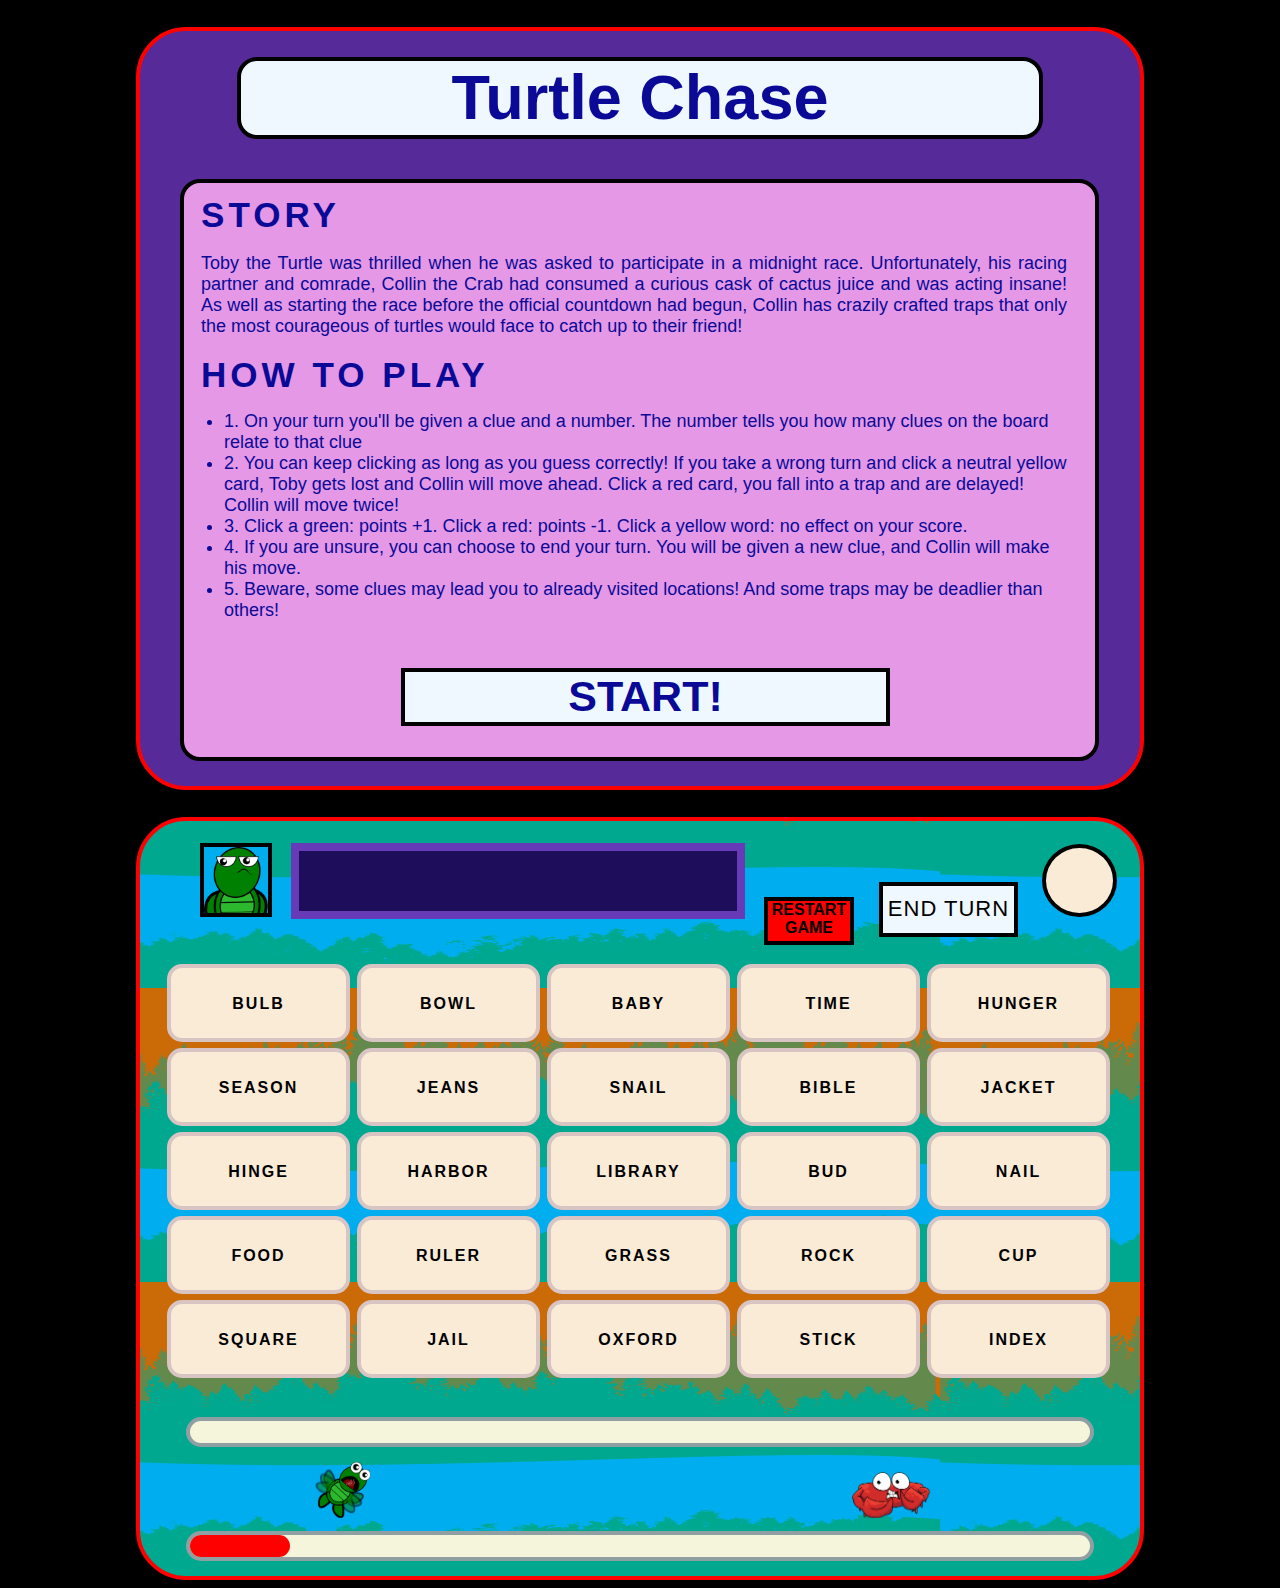
==== html/index.html @ be977433 "Css further levels. No js yet" ====
<!DOCTYPE html>
<html>
<head>
	<title>Turtle Chase </title>
	<link rel="stylesheet" type="text/css" href="../css/style.css">
	<link rel="stylesheet" type="text/css" href="../css/style2.css">
	<link rel="stylesheet" type="text/css" href="../css/style3.css">
	<link rel="stylesheet" type="text/css" href="../css/style4.css">
	<link rel="stylesheet" type="text/css" href="../css/styledeath.css">
	<link rel="stylesheet" type="text/css" href="../css/stylewin.css">
	<link rel="stylesheet" type="text/css" href="../css/animate.css">
	<script src="https://cdnjs.cloudflare.com/ajax/libs/jquery/3.2.1/jquery.min.js"></script>
</head>
<body>


<!-- INTRO -->
<div id="instcont">
	<div id="title">Turtle Chase</div>
	<div id="inst">
		<div class="htp">
			<h3>STORY</h3>
		</div>
			<p>Toby the Turtle was thrilled when he was asked to participate in a midnight race. Unfortunately, his racing partner and comrade, Collin the Crab had consumed a curious cask of cactus juice and was acting insane! As well as starting the race before the official countdown had begun, Collin has crazily crafted traps that only the most courageous of turtles would face to catch up to their friend!</p>
		<div class="htp">
			<h3>HOW TO PLAY</h3>
		</div>	
		<ul>
			<li>1. On your turn you'll be given a clue and a number. The number tells you how many clues on the board relate to that clue</li>
			<li>2. You can keep clicking as long as you guess correctly! If you take a wrong turn and click a neutral yellow card, Toby gets lost and Collin will move ahead. Click a red card, you fall into a trap and are delayed! Collin will move twice!</li>
			<li>3. Click a green: points +1. Click a red: points -1. Click a yellow word: no effect on your score.</li>
			<li>4. If you are unsure, you can choose to end your turn. You will be given a new clue, and Collin will make his move.</li>
			<li>5. Beware, some clues may lead you to already visited locations! And some traps may be deadlier than others!</li>
		</ul> 	
		<div id="startgame">START!</div>
	</div>
</div>
<!-- END OF INTRO -->




<!-- LEVEL ONE -->
<div id="levelone" class="page">
	<div id="token"></div>
	<div id="clue"></div>
	<div id="clear">RESTART GAME</div>
	<div id="endturn">END TURN</div>
	<div id="score"></div>
	<div id="board">	
		<div id="c1" class="button1 correct">FLUTE</div>
		<div id="c2" class="button1 correct">FRAME</div>
		<div id="c3" class="button1 correct">CLOCK</div>
		<div id="n1" class="button1 neutral">CARROT</div>
		<div id="i1" class="button1 incorrect">MOUSE</div>
		<div id="c4" class="button1 correct">GARDEN</div>
		<div id="c5" class="button1 correct">GLOW</div>
		<div id="c6" class="button1 correct">CHINA</div>
		<div id="n2" class="button1 neutral">DISH</div>
		<div id="n3" class="button1 neutral">CORAL</div>
		<div id="d1" class="button1 death">BEAR</div>
		<div id="i2" class="button1 incorrect">ROOT</div>
		<div id="i3" class="button1 incorrect">AIR</div>
		<div id="i4" class="button1 incorrect">BELT</div>
		<div id="i5" class="button1 incorrect">REEF</div>
		<div id="c7" class="button1 correct">BAG</div>
		<div id="c8" class="button1 correct">DOG</div>
		<div id="n4" class="button1 neutral">JET</div>
		<div id="i6" class="button1 incorrect">SAND</div>
		<div id="c9" class="button1 correct">CASH</div>
		<div id="i7" class="button1 incorrect">BALL</div>
		<div id="n5" class="button1 neutral">ENVELOPE</div>
		<div id="n6" class="button1 neutral">TOAST</div>
		<div id="i8" class="button1 incorrect">NEW YORK</div>
		<div id="n7" class="button1 neutral">TABLET</div>
	</div>
	<div id="mbprog" class="mbprog">
		<div id="prog" class="prog"></div>
	</div>
	<div id="chasecont">
		<div id="turt" class="animated bounce"></div>
		<div id="crab" class="animated bounce"></div>
	</div>
	<div id="mbcomprog" class="mbcomprog">
		<div id="comprog" class="comprog"></div>
	</div>
</div>
<!-- END OF LEVEL ONE -->




<!-- LEVEL TWO -->
<div id="leveltwo" class="page">
	<div id="token2"></div>
	<div id="clue2"></div>
	<div id="clear2">RESTART GAME</div>
	<div id="endturn2">END TURN</div>
	<div id="score2"></div>
	<div id="board2">	
		<div id="n1" class="button12 neutral2">COCONUT</div>
		<div id="c1" class="button12 correct2">BUZZ</div>
		<div id="i1" class="button12 incorrect2">JIGSAW</div>
		<div id="n2" class="button12 neutral2">REPTILE</div>
		<div id="n3" class="button12 neutral2">FENCE</div>
		<div id="n4" class="button12 neutral2">EVOLUTION</div>
		<div id="n5" class="button12 neutral2">DOLL</div>
		<div id="i2" class="button12 incorrect2">DREAM</div>
		<div id="c2" class="button12 correct2">HOWL</div>
		<div id="c3" class="button12 correct2">SPEAR</div>
		<div id="c4" class="button12 correct2">WHISTLE</div>
		<div id="i3" class="button12 incorrect2">TREMOR</div>
		<div id="n6" class="button12 neutral2">BALLERINA</div>
		<div id="d1" class="button12 death2">EQUATION</div>
		<div id="c5" class="button12 correct2">CORN</div>
		<div id="i4" class="button12 incorrect2">FIREWORK</div>
		<div id="i5" class="button12 incorrect2">ORANGE</div>
		<div id="c6" class="button12 correct2">BREATH</div>
		<div id="i6" class="button12 incorrect2">OVEN</div>
		<div id="i7" class="button12 incorrect2">SPAIN</div>
		<div id="c7" class="button12 correct2">EEL</div>
		<div id="i8" class="button12 incorrect2">CASINO</div>
		<div id="c8" class="button12 correct2">WHALE</div>
		<div id="i8" class="button12 incorrect2">BRAIN</div>
		<div id="c9" class="button12 correct2">BALLOON</div>
	</div>
	<div id="mbprog2" class="mbprog2">
		<div id="prog2" class="prog2"></div>
	</div>
	<div id="chasecont2">
		<div id="turt2" class="animated bounce"></div>
		<div id="crab2" class="animated bounce"></div>
	</div>
	<div id="mbcomprog2" class="mbcomprog2">
		<div id="comprog2" class="comprog2"></div>
	</div>
</div>
<!-- END OF LEVEL TWO -->




<!-- LEVEL THREE -->
<div id="levelthree" class="page">
	<div id="token3"></div>
	<div id="clue3"></div>
	<div id="clear3">RESTART GAME</div>
	<div id="endturn3">END TURN</div>
	<div id="score3"></div>
	<div id="board3">	
		<div id="i1" class="button123 incorrect3">BULB</div>
		<div id="c1" class="button123 correct3">BOWL</div>
		<div id="i2" class="button123 incorrect3">BABY</div>
		<div id="n1" class="button123 neutral3">TIME</div>
		<div id="c2" class="button123 correct3">HUNGER</div>
		<div id="c3" class="button123 correct3">SEASON</div>
		<div id="i3" class="button123 incorrect3">JEANS</div>
		<div id="d1" class="button123 death3">SNAIL</div>
		<div id="c4" class="button123 correct3">BIBLE</div>
		<div id="n2" class="button123 neutral3">JACKET</div>
		<div id="d2" class="button123 death3">HINGE</div>
		<div id="d3" class="button123 death3">HARBOR</div>
		<div id="n3" class="button123 neutral3">LIBRARY</div>
		<div id="i4" class="button123 incorrect3">BUD</div>
		<div id="c5" class="button123 correct3">NAIL</div>
		<div id="c6" class="button123 correct3">FOOD</div>
		<div id="i5" class="button123 incorrect3">RULER</div>
		<div id="n4" class="button123 neutral3">GRASS</div>
		<div id="c7" class="button123 correct3">ROCK</div>
		<div id="i6" class="button123 incorrect3">CUP</div>
		<div id="n5" class="button123 neutral3">SQUARE</div>
		<div id="i7" class="button123 incorrect3">JAIL</div>
		<div id="c8" class="button123 correct3">OXFORD</div>
		<div id="i8" class="button123 incorrect3">STICK</div>
		<div id="c9" class="button123 correct3">INDEX</div>
	</div>
	<div id="mbprog3" class="mbprog3">
		<div id="prog3" class="prog3"></div>
	</div>
	<div id="chasecont3">
		<div id="turt3" class="animated bounce"></div>
		<div id="crab3" class="animated bounce"></div>
	</div>
	<div id="mbcomprog3" class="mbcomprog3">
		<div id="comprog3" class="comprog3"></div>
	</div>
</div>
<!-- END OF LEVEL THREE -->




<!-- DEATH SCREEN -->
<div id="death-screen">
	<div id="dmessage">
		<h2 id="dtext">YOU HAVE DIED</h2>
	</div>
	<div id="deadturt"></div>
	<div id="dbuttons">
		<div id="dscore"></div>
		<div id="restart">RESTART</div>
	</div>
</div>
<!-- END OF DEATH SCREEN -->




<!-- WINNING SCREEN -->
<div id="win-screen" class="win-screen">
	<div id="win-text">
		<h2>YOU WON!</h2>
		<p class ="ctext">"Glad all that speedy scuttling shook off the spell of the cactus juice!"</p>
		<p class = "ctext">"Yeah... Sorry about the attempted murder"</p>
		<p class="ctext">"It's cool dude"</p>
	</div>
	<div id="winpiccont">
		<div id="winturt"></div>
		<div id="wincrab"></div>
	</div>

	<div id="winbot">
		<div id="yourscore"></div>
		<div id="playagain">Play Again?</div>
	</div>
</div>
<!-- END OF WINNING SCREEN -->















<script type="text/javascript" src="../js/main.js"></script>
</body>
</html>
---- css/style.css ----
body {
	background-color: black

}

p {
	font-size: 18px;
	padding-left: 17px;
    padding-right: 17px;
    text-align: justify;
    margin-right: 11px;
}

h2 {
	margin-bottom: 0;
	font-family: "Trebuchet MS", Helvetica, sans-serif;
    font-size: 60px;
    text-align: center;
    margin-top: 35px;
    color: #c31010;
}

h3 {
	margin-bottom: 0px;
    margin-top: 12px;
}

ul {
	margin-top: 16px;
	margin-right: 11px;
}

li {
	font-size: 18px;
    margin-right: 11px;
}

h6 {
	margin-top: 0px;
	margin-bottom: 0px;
	background-color: white;
	border: solid black 3px;
	color: black;
	font-family: "Trebuchet MS", Helvetica, sans-serif;
	font-size: 15px;
    padding-left: 5px;
}

#rbarh6 {
	position: absolute;
    right: 29px;
}

.page {
	background-image: url(../images/riv.png);
	background-repeat-y: no-repeat;
	background-position-y: bottom;  
	margin-top: 27px;
}

#instcont {
	background-color: #562b99;
	border: solid red 4px;
	border-radius: 50px;
	height: 755px;
	width: 1000px;
	margin: 0 auto;
	margin-top: 27px;
}

#title {
	border: solid black 4px;
	height: 74px;
	width: 798px;
	margin: 0 auto;
	margin-top: 26px;
    border-radius: 20px;
    margin-bottom: 10px;
    text-align: center;
    font-family: "Trebuchet MS", Helvetica, sans-serif;
    font-size: 63px;
    font-weight: 900;
    color: #0a0a97;
    background-color: aliceblue;
}

#inst {
	border: solid black 4px;
    height: 574px;
    width: 911px;
    margin: 0 auto;
    display: inline-block;
    border-radius: 20px;
    margin-left: 40px;
    margin-top: 30px;
    vertical-align: top;
    position: relative;
    font-family: "Trebuchet MS", Helvetica, sans-serif;
    font-size: 33px;
    color: #0a0a97;
    background-color: #e498e5;
}

.htp {
	letter-spacing: 4px;
    font-size: 30px;
    margin-left: 17px;
    margin-bottom: 5px;
    margin-top: 12px;
}

#startgame {
	border: solid black 4px;
    height: 50px;
    width: 481px;
    margin-top: 12px;
    margin-left: 162px;
    position: absolute;
    top: 473px;
    left: 55px;
    font-weight: 900;
    font-family: "Trebuchet MS", Helvetica, sans-serif;
    font-size: 43px;
    text-align: center;
    background-color: aliceblue;
}
---- css/style2.css ----
#levelone {
	background-color: #3f2469;
	border: solid red 4px;
	border-radius: 50px;
	height: 755px;
	width: 1000px;
	margin: 0 auto;
}

#leveltwo {
	background-color: #c95a18;
	border: solid red 4px;
	border-radius: 50px;
	height: 755px;
	width: 1000px;
	margin: 0 auto;
}

#clue {
	border: solid #673ab7 8px;
	margin: 0 auto;
    margin-top: 22px;
	height: 60px;
	width: 410px;
	margin-bottom: 14px;
	display: inline-block;
	margin-right: 15px;
    margin-left: 15px;
    background-color: #1d0d5a;
    color: antiquewhite;
    font-size: 52px;
    padding-left: 28px;
}

#clear {
	border: solid black 4px;
	height: 40px;
	width: 82px;
	display: inline-block;
	font-weight: 900;
	font-family: "Trebuchet MS", Helvetica, sans-serif;
	text-align: center;
    background-color: red;
}

#endturn {
	border: solid black 4px;
	background-color: aliceblue;
	font-family: "Trebuchet MS", Helvetica, sans-serif;
	text-align: center;
    font-size: 22px;
    letter-spacing: 1px;
	vertical-align: bottom;
	height: 54px;
	width: 131px;
	display: inline-block;
	margin-left: 21px;
	margin-right: 20px;
	margin-bottom: 28px;
	padding-top: 10px;
	height: 37px;
	width: 131px;
}

#score {
	border: solid black 4px;
	display: inline-block;
	height: 61px;
	width: 67px;
	padding-top: 4px;
	margin: 0 auto;
    margin-right: 10px;
    margin-bottom: 14px;
    font-size: 49px;
    vertical-align: top;
    font-family: "Trebuchet MS", Helvetica, sans-serif;
    text-align: center;
    margin-top: 23px;
    background-color: antiquewhite;
    border-radius: 50%;
}

#token {
	background-image: url(../images/turtmad.png);
	background-color: #00aeef;
	background-size: cover;
	border: solid black 4px;
	display: inline-block;
	height: 66px;
	width: 64px;
	margin: 0 auto;
	margin-left: 60px;
    margin-top: 22px;
    margin-bottom: 14px;
    font-size: 50px;
    vertical-align: top;
	font-family: "Trebuchet MS", Helvetica, sans-serif;
    text-align: center;
}

#board {
	border: solid transparent 4px;
	margin: 0 auto;
	height: 426px;
	width: 946px;
	border-radius: 35px;
	margin-top: 6px;
}

.button1 {
	border: solid #d9c4c4 4px;
	border-radius: 15px;
	display: inline-block;
	background-color: antiqueWhite; 
	margin: 0 auto;
	margin-bottom: 6px;
	margin-right: 3px;
	padding-top: 27px;
	text-align: center;
	height: 43px;
	width: 175px;
	letter-spacing: 2px;
	font-weight: 900;
	font-family: "Trebuchet MS", Helvetica, sans-serif;
	vertical-align: top;
}

.mbprog {
	border: solid #90a0a2 4px;
	margin: 0 auto;
	height: 22px;
	width: 900px;
	border-radius: 50px;
	background: beige;
	margin-top: 32px;
	margin-bottom: 10px;
	text-align: center;
	font-size: 50px;
}

.prog {
	height: 22px;
    width: 0px;
   	background-color: #4ed453;
    border-radius: 50px;
}

#chasecont {
	height: 50px;
	width: 900px;
	border-color: solid red 4px;
	display: inline-block;
	background-color: transparent;
    margin: 0 auto;
    position: relative;
    margin-left: 49px;
}

#turt {
	position: fixed;
	height: 56px;
	width: 56px;
    margin-bottom: 73px;
    margin-left: 125px;
	margin-top: 5px;
	display: inline-block;
	background-image: url(../images/turtflap.png);
	background-size: cover;
	-webkit-animation-duration: 0.7s;
	-webkit-animation-delay: 0s;
	-webkit-animation-iteration-count: infinite;
}

#crab {
	position: fixed;
	height: 61px;
	width: 80px;
	margin-bottom: 81px;
	margin-left: 663px;
	display: inline-block;
	background-image: url(../images/crabrf.png);
	background-size: cover;
	-webkit-animation-duration: 0.7s;
	-webkit-animation-delay: 0s;
	-webkit-animation-iteration-count: infinite;
}

.mbcomprog {
	border: solid #90a0a2 4px;
	margin: 0 auto;
	height: 22px;
	width: 900px;
	border-radius: 50px;
	background: beige;
	margin-top: 20px;
	text-align: center;
	font-size: 50px;
}

.comprog {
	height: 22px;
    width: 100px;
   	background-color: red;
    border-radius: 50px;
}
---- css/style3.css ----
#leveltwo {
	background-color: #cb6b08;
	border: solid red 4px;
	border-radius: 50px;
	height: 755px;
	width: 1000px;
	margin: 0 auto;
	margin-top: 27px;
}

#clue2 {
	border: solid #673ab7 8px;
	margin: 0 auto;
    margin-top: 22px;
	height: 60px;
	width: 410px;
	margin-bottom: 14px;
	display: inline-block;
	margin-right: 15px;
    margin-left: 15px;
    background-color: #1d0d5a;
    color: antiquewhite;
    font-size: 52px;
    padding-left: 28px;
}

#clear2 {
	border: solid black 4px;
	height: 40px;
	width: 82px;
	display: inline-block;
	font-weight: 900;
	font-family: "Trebuchet MS", Helvetica, sans-serif;
	text-align: center;
    background-color: red;
    margin-bottom: 20px;
}

#endturn2 {
	border: solid black 4px;
	background-color: aliceblue;
	font-family: "Trebuchet MS", Helvetica, sans-serif;
	text-align: center;
    font-size: 22px;
    letter-spacing: 1px;
	vertical-align: bottom;
	height: 54px;
	width: 131px;
	display: inline-block;
	margin-left: 21px;
	margin-right: 20px;
	margin-bottom: 28px;
	padding-top: 10px;
	height: 37px;
	width: 131px;
}

#score2 {
	border: solid black 4px;
	display: inline-block;
	height: 61px;
	width: 67px;
	padding-top: 4px;
	margin: 0 auto;
    margin-right: 10px;
    margin-bottom: 14px;
    font-size: 49px;
    vertical-align: top;
    font-family: "Trebuchet MS", Helvetica, sans-serif;
    text-align: center;
    margin-top: 23px;
    background-color: antiquewhite;
    border-radius: 50%;
}

#token2 {
	background-image: url(../images/turtmad.png);
	background-color: #00aeef;
	background-size: cover;
	border: solid black 4px;
	display: inline-block;
	height: 66px;
	width: 64px;
	margin: 0 auto;
	margin-left: 60px;
    margin-top: 22px;
    margin-bottom: 14px;
    font-size: 50px;
    vertical-align: top;
	font-family: "Trebuchet MS", Helvetica, sans-serif;
    text-align: center;
}

#board2 {
	border: solid transparent 4px;
	margin: 0 auto;
	height: 426px;
	width: 946px;
	border-radius: 35px;
	margin-top: -5px;
    margin-bottom: 23px;
}

.button12 {
	border: solid #d9c4c4 4px;
	border-radius: 15px;
	display: inline-block;
	background-color: antiqueWhite; 
	margin: 0 auto;
	margin-bottom: 6px;
	margin-right: 3px;
	padding-top: 27px;
	text-align: center;
	height: 43px;
	width: 175px;
	letter-spacing: 2px;
	font-weight: 900;
	font-family: "Trebuchet MS", Helvetica, sans-serif;
	vertical-align: top;
}

.mbprog2 {
	border: solid #90a0a2 4px;
	margin: 0 auto;
	height: 22px;
	width: 900px;
	border-radius: 50px;
	background: beige;
	margin-top: 0px;
	margin-bottom: 10px;
	text-align: center;
	font-size: 50px;
}

.prog2 {
	height: 22px;
    width: 0px;
   	background-color: #4ed453;
    border-radius: 50px;
}

#chasecont2 {
	height: 50px;
	width: 900px;
	border-color: solid red 4px;
	display: inline-block;
	background-color: transparent;
    margin: 0 auto;
    position: relative;
    margin-left: 49px;
}

#turt2 {
	position: fixed;
	height: 56px;
	width: 56px;
    margin-bottom: 73px;
    margin-left: 125px;
	margin-top: 5px;
	display: inline-block;
	background-image: url(../images/turtflap.png);
	background-size: cover;
	-webkit-animation-duration: 0.7s;
	-webkit-animation-delay: 0s;
	-webkit-animation-iteration-count: infinite;
}

#crab2 {
	position: fixed;
	height: 61px;
	width: 80px;
	margin-bottom: 81px;
	margin-left: 663px;
	display: inline-block;
	background-image: url(../images/crabrf.png);
	background-size: cover;
	-webkit-animation-duration: 0.7s;
	-webkit-animation-delay: 0s;
	-webkit-animation-iteration-count: infinite;
}

.mbcomprog2 {
	border: solid #90a0a2 4px;
	margin: 0 auto;
	height: 22px;
	width: 900px;
	border-radius: 50px;
	background: beige;
	margin-top: 20px;
	text-align: center;
	font-size: 50px;
}

.comprog2 {
	height: 22px;
    width: 100px;
   	background-color: red;
    border-radius: 50px;
}
---- css/style4.css ----
#levelthree {
	background-color: #cb6b08;
	border: solid red 4px;
	border-radius: 50px;
	height: 755px;
	width: 1000px;
	margin: 0 auto;
	margin-top: 27px;
}

#clue3 {
	border: solid #673ab7 8px;
	margin: 0 auto;
    margin-top: 22px;
	height: 60px;
	width: 410px;
	margin-bottom: 14px;
	display: inline-block;
	margin-right: 15px;
    margin-left: 15px;
    background-color: #1d0d5a;
    color: antiquewhite;
    font-size: 52px;
    padding-left: 28px;
}

#clear3 {
	border: solid black 4px;
	height: 40px;
	width: 82px;
	display: inline-block;
	font-weight: 900;
	font-family: "Trebuchet MS", Helvetica, sans-serif;
	text-align: center;
    background-color: red;
    margin-bottom: 20px;
}

#endturn3 {
	border: solid black 4px;
	background-color: aliceblue;
	font-family: "Trebuchet MS", Helvetica, sans-serif;
	text-align: center;
    font-size: 22px;
    letter-spacing: 1px;
	vertical-align: bottom;
	height: 54px;
	width: 131px;
	display: inline-block;
	margin-left: 21px;
	margin-right: 20px;
	margin-bottom: 28px;
	padding-top: 10px;
	height: 37px;
	width: 131px;
}

#score3 {
	border: solid black 4px;
	display: inline-block;
	height: 61px;
	width: 67px;
	padding-top: 4px;
	margin: 0 auto;
    margin-right: 10px;
    margin-bottom: 14px;
    font-size: 49px;
    vertical-align: top;
    font-family: "Trebuchet MS", Helvetica, sans-serif;
    text-align: center;
    margin-top: 23px;
    background-color: antiquewhite;
    border-radius: 50%;
}

#token3 {
	background-image: url(../images/turtmad.png);
	background-color: #00aeef;
	background-size: cover;
	border: solid black 4px;
	display: inline-block;
	height: 66px;
	width: 64px;
	margin: 0 auto;
	margin-left: 60px;
    margin-top: 22px;
    margin-bottom: 14px;
    font-size: 50px;
    vertical-align: top;
	font-family: "Trebuchet MS", Helvetica, sans-serif;
    text-align: center;
}

#board3 {
	border: solid transparent 4px;
	margin: 0 auto;
	height: 426px;
	width: 946px;
	border-radius: 35px;
	margin-top: -5px;
    margin-bottom: 23px;
}

.button123 {
	border: solid #d9c4c4 4px;
	border-radius: 15px;
	display: inline-block;
	background-color: antiqueWhite; 
	margin: 0 auto;
	margin-bottom: 6px;
	margin-right: 3px;
	padding-top: 27px;
	text-align: center;
	height: 43px;
	width: 175px;
	letter-spacing: 2px;
	font-weight: 900;
	font-family: "Trebuchet MS", Helvetica, sans-serif;
	vertical-align: top;
}

.mbprog3 {
	border: solid #90a0a2 4px;
	margin: 0 auto;
	height: 22px;
	width: 900px;
	border-radius: 50px;
	background: beige;
	margin-top: 0px;
	margin-bottom: 10px;
	text-align: center;
	font-size: 50px;
}

.prog3 {
	height: 22px;
    width: 0px;
   	background-color: #4ed453;
    border-radius: 50px;
}

#chasecont3 {
	height: 50px;
	width: 900px;
	border-color: solid red 4px;
	display: inline-block;
	background-color: transparent;
    margin: 0 auto;
    position: relative;
    margin-left: 49px;
}

#turt3 {
	position: fixed;
	height: 56px;
	width: 56px;
    margin-bottom: 73px;
    margin-left: 125px;
	margin-top: 5px;
	display: inline-block;
	background-image: url(../images/turtflap.png);
	background-size: cover;
	-webkit-animation-duration: 0.7s;
	-webkit-animation-delay: 0s;
	-webkit-animation-iteration-count: infinite;
}

#crab3 {
	position: fixed;
	height: 61px;
	width: 80px;
	margin-bottom: 81px;
	margin-left: 663px;
	display: inline-block;
	background-image: url(../images/crabrf.png);
	background-size: cover;
	-webkit-animation-duration: 0.7s;
	-webkit-animation-delay: 0s;
	-webkit-animation-iteration-count: infinite;
}

.mbcomprog3 {
	border: solid #90a0a2 4px;
	margin: 0 auto;
	height: 22px;
	width: 900px;
	border-radius: 50px;
	background: beige;
	margin-top: 20px;
	text-align: center;
	font-size: 50px;
}

.comprog3 {
	height: 22px;
    width: 100px;
   	background-color: red;
    border-radius: 50px;
}
---- css/styledeath.css ----
#death-screen {
	background-color: #0d1a7f;
	border: solid black 4px;
	border-radius: 50px;
	height: 755px;
	width: 1000px;
	margin: 0 auto;
   	margin-top: 27px;
}

#dmessage {
	height: 150px;
	width: 992px;
	display: inline-block;
}

#deadturt {
	border: solid #040404 9px;
	background-image: url(../images/turtdead.png);
    background-size: cover;
    background-color: #da2929;
    height: 410px;
    width: 489px;
    display: inline-block;
    margin: 0 auto;
    margin-left: 245px;
}

#dbuttons {
	height: 150px;
    width: 993px;
    margin-top: 0px;
}

#dtext {
	font-family: "Trebuchet MS", Helvetica, sans-serif;
	color: #ff0344;
    vertical-align: middle;
    text-align: center;
    font-size: 61px;
}

#dscore {
    height: 57px;
    width: 550px;
	display: inline-block;
	vertical-align: middle;
    font-family: "Trebuchet MS", Helvetica, sans-serif;
    font-size: 46px;
    color: burlywood;
    padding-top: 0px;
    padding-left: 63px;
    margin-bottom: 63px;
    margin-right: 43px;
}

#restart {
    height: 62px;
    width: 200px;
	border: solid black 4px;
	display: inline-block;
	margin-top: 30px;
	background-color: #d9cb63;
	vertical-align: text-bottom;
    font-size: 40px;
    font-family: "Trebuchet MS", Helvetica, sans-serif;
    padding-left: 43px;
    padding-top: 15px;
}

#linkstyle {
	color: #ff0344;
	text-decoration: none;
}
---- css/stylewin.css ----
#win-screen {
	background-image: url(../images/riv.png);
	background-repeat-y: no-repeat;
	background-position-y: bottom;  
	background-color: #99e9f6;
	border: solid red 4px;
	border-radius: 50px;
	height: 755px;
	width: 1000px;
	margin: 0 auto;
}




#win-text {
	height: 230px;
	width: 1000px;
	text-align: center;
	display: inline-block;
}

.ctext {
	text-align: center;
	font-family: "Trebuchet MS", Helvetica, sans-serif;

}

#winpiccont {
	width: 1000px;
	height: 270px;
	display: inline-block;
}

#winturt {
	height: 257px;
    width: 113px;
    margin-right: 225px;
    margin-left: 200px;
	display: inline-block;
	background-image: url(../images/turtthumb.png);
	background-size: cover;
}

#wincrab {
	height: 214px;
    width: 250px;
	display: inline-block;
	background-image: url(../images/crabend.png);
	background-size: cover;
}


#winbot {
	height: 133px;
    width: 1000px;
    margin-top: 50px;
    text-align: center;
	display: inline-block;
}

#yourscore {
	height: 55px;
	width: 563px;
	border: solid black 4px;
	display: inline-block;
	margin-right: 125px;
	margin-top: 11px;
	background-color: #310586;
	color: antiquewhite;
    font-size: 40px;
    padding-top: 9px;

}

#playagain {
	height: 84px;
	width: 151px;
	border: solid black 4px;
	display: inline-block;
	font-family: "Trebuchet MS", Helvetica, sans-serif;
	background-color: antiquewhite;
	text-align: center;
    vertical-align: top;
    font-weight: 900;
    font-size: 33px;
}
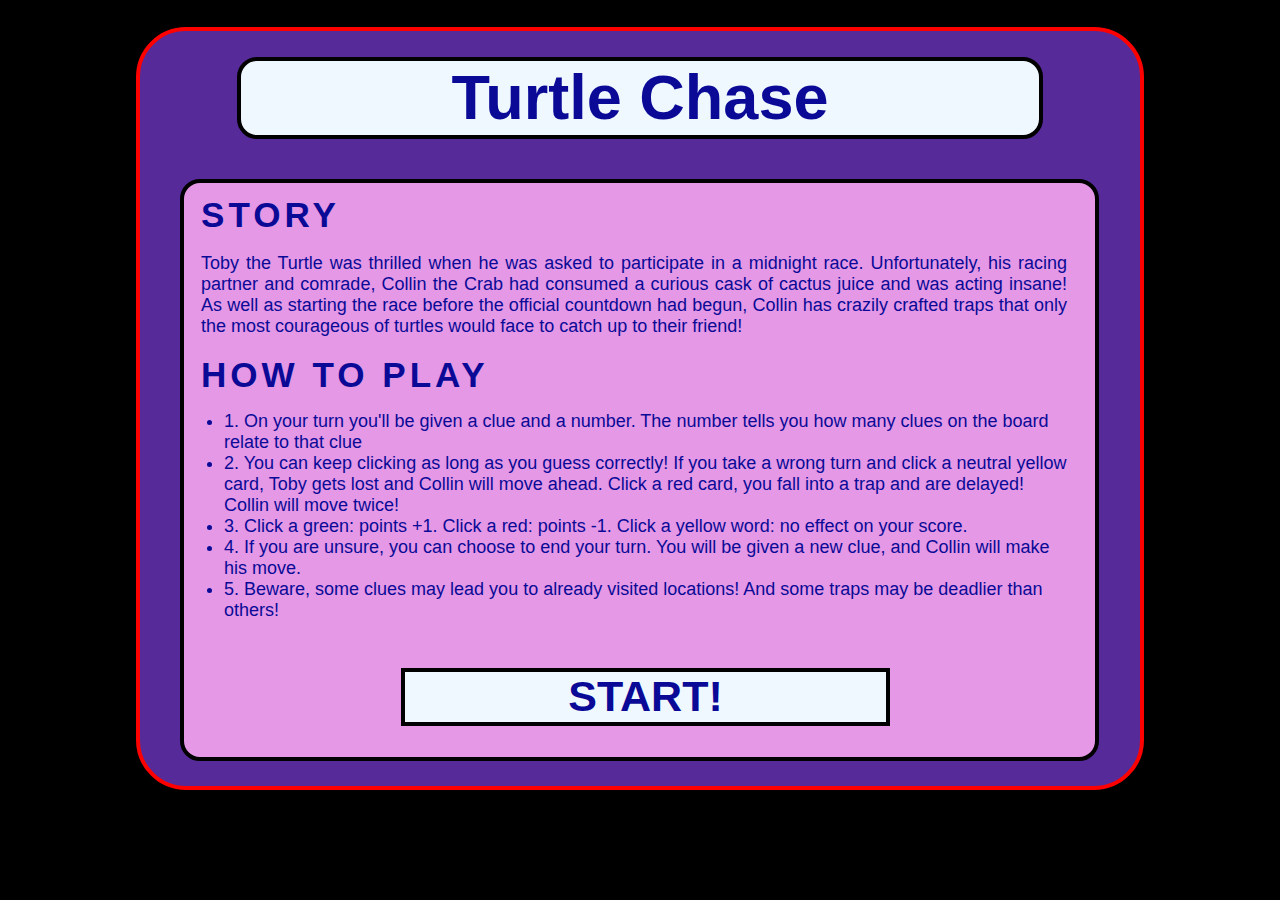
==== commit 565c0fd6: "An angel helped me get my code drier than the Sahara desert" ====
--- a/html/index.html
+++ b/html/index.html
@@ -98,41 +98,41 @@
 	<div id="endturn2">END TURN</div>
 	<div id="score2"></div>
 	<div id="board2">	
-		<div id="n1" class="button12 neutral2">COCONUT</div>
-		<div id="c1" class="button12 correct2">BUZZ</div>
-		<div id="i1" class="button12 incorrect2">JIGSAW</div>
-		<div id="n2" class="button12 neutral2">REPTILE</div>
-		<div id="n3" class="button12 neutral2">FENCE</div>
-		<div id="n4" class="button12 neutral2">EVOLUTION</div>
-		<div id="n5" class="button12 neutral2">DOLL</div>
-		<div id="i2" class="button12 incorrect2">DREAM</div>
-		<div id="c2" class="button12 correct2">HOWL</div>
-		<div id="c3" class="button12 correct2">SPEAR</div>
-		<div id="c4" class="button12 correct2">WHISTLE</div>
-		<div id="i3" class="button12 incorrect2">TREMOR</div>
-		<div id="n6" class="button12 neutral2">BALLERINA</div>
-		<div id="d1" class="button12 death2">EQUATION</div>
-		<div id="c5" class="button12 correct2">CORN</div>
-		<div id="i4" class="button12 incorrect2">FIREWORK</div>
-		<div id="i5" class="button12 incorrect2">ORANGE</div>
-		<div id="c6" class="button12 correct2">BREATH</div>
-		<div id="i6" class="button12 incorrect2">OVEN</div>
-		<div id="i7" class="button12 incorrect2">SPAIN</div>
-		<div id="c7" class="button12 correct2">EEL</div>
-		<div id="i8" class="button12 incorrect2">CASINO</div>
-		<div id="c8" class="button12 correct2">WHALE</div>
-		<div id="i8" class="button12 incorrect2">BRAIN</div>
-		<div id="c9" class="button12 correct2">BALLOON</div>
-	</div>
-	<div id="mbprog2" class="mbprog2">
-		<div id="prog2" class="prog2"></div>
+		<div id="n1" class="button12 neutral">COCONUT</div>
+		<div id="c1" class="button12 correct">BUZZ</div>
+		<div id="i1" class="button12 incorrect">JIGSAW</div>
+		<div id="n2" class="button12 neutral">REPTILE</div>
+		<div id="n3" class="button12 neutral">FENCE</div>
+		<div id="n4" class="button12 neutral">EVOLUTION</div>
+		<div id="n5" class="button12 neutral">DOLL</div>
+		<div id="i2" class="button12 incorrect">DREAM</div>
+		<div id="c2" class="button12 correct">HOWL</div>
+		<div id="c3" class="button12 correct">SPEAR</div>
+		<div id="c4" class="button12 correct">WHISTLE</div>
+		<div id="i3" class="button12 incorrect">TREMOR</div>
+		<div id="n6" class="button12 neutral">BALLERINA</div>
+		<div id="d1" class="button12 death">EQUATION</div>
+		<div id="c5" class="button12 correct">CORN</div>
+		<div id="i4" class="button12 incorrect">FIREWORK</div>
+		<div id="i5" class="button12 incorrect">ORANGE</div>
+		<div id="c6" class="button12 correct">BREATH</div>
+		<div id="i6" class="button12 incorrect">OVEN</div>
+		<div id="i7" class="button12 incorrect">SPAIN</div>
+		<div id="c7" class="button12 correct">EEL</div>
+		<div id="i8" class="button12 incorrect">CASINO</div>
+		<div id="c8" class="button12 correct">WHALE</div>
+		<div id="n7" class="button12 neutral">BRAIN</div>
+		<div id="c9" class="button12 correct">BALLOON</div>
+	</div>
+	<div id="mbprog" class="mbprog">
+		<div id="prog" class="prog"></div>
 	</div>
 	<div id="chasecont2">
 		<div id="turt2" class="animated bounce"></div>
 		<div id="crab2" class="animated bounce"></div>
 	</div>
-	<div id="mbcomprog2" class="mbcomprog2">
-		<div id="comprog2" class="comprog2"></div>
+	<div id="mbcomprog" class="mbcomprog">
+		<div id="comprog" class="comprog"></div>
 	</div>
 </div>
 <!-- END OF LEVEL TWO -->
@@ -148,41 +148,41 @@
 	<div id="endturn3">END TURN</div>
 	<div id="score3"></div>
 	<div id="board3">	
-		<div id="i1" class="button123 incorrect3">BULB</div>
-		<div id="c1" class="button123 correct3">BOWL</div>
-		<div id="i2" class="button123 incorrect3">BABY</div>
-		<div id="n1" class="button123 neutral3">TIME</div>
-		<div id="c2" class="button123 correct3">HUNGER</div>
-		<div id="c3" class="button123 correct3">SEASON</div>
-		<div id="i3" class="button123 incorrect3">JEANS</div>
-		<div id="d1" class="button123 death3">SNAIL</div>
-		<div id="c4" class="button123 correct3">BIBLE</div>
-		<div id="n2" class="button123 neutral3">JACKET</div>
-		<div id="d2" class="button123 death3">HINGE</div>
-		<div id="d3" class="button123 death3">HARBOR</div>
-		<div id="n3" class="button123 neutral3">LIBRARY</div>
-		<div id="i4" class="button123 incorrect3">BUD</div>
-		<div id="c5" class="button123 correct3">NAIL</div>
-		<div id="c6" class="button123 correct3">FOOD</div>
-		<div id="i5" class="button123 incorrect3">RULER</div>
-		<div id="n4" class="button123 neutral3">GRASS</div>
-		<div id="c7" class="button123 correct3">ROCK</div>
-		<div id="i6" class="button123 incorrect3">CUP</div>
-		<div id="n5" class="button123 neutral3">SQUARE</div>
-		<div id="i7" class="button123 incorrect3">JAIL</div>
-		<div id="c8" class="button123 correct3">OXFORD</div>
-		<div id="i8" class="button123 incorrect3">STICK</div>
-		<div id="c9" class="button123 correct3">INDEX</div>
-	</div>
-	<div id="mbprog3" class="mbprog3">
-		<div id="prog3" class="prog3"></div>
+		<div id="i1" class="button123 incorrect">BULB</div>
+		<div id="c1" class="button123 correct">BOWL</div>
+		<div id="i2" class="button123 incorrect">BABY</div>
+		<div id="n1" class="button123 neutral">TIME</div>
+		<div id="c2" class="button123 correct">HUNGER</div>
+		<div id="c3" class="button123 correct">SEASON</div>
+		<div id="i3" class="button123 incorrect">JEANS</div>
+		<div id="d1" class="button123 death">SNAIL</div>
+		<div id="c4" class="button123 correct">BIBLE</div>
+		<div id="n2" class="button123 neutral">JACKET</div>
+		<div id="d2" class="button123 death">HINGE</div>
+		<div id="d3" class="button123 death">HARBOR</div>
+		<div id="n3" class="button123 neutral">LIBRARY</div>
+		<div id="i4" class="button123 incorrect">BUD</div>
+		<div id="c5" class="button123 correct">NAIL</div>
+		<div id="c6" class="button123 correct">FOOD</div>
+		<div id="i5" class="button123 incorrect">RULER</div>
+		<div id="n4" class="button123 neutral">GRASS</div>
+		<div id="c7" class="button123 correct">ROCK</div>
+		<div id="i6" class="button123 incorrect">CUP</div>
+		<div id="n5" class="button123 neutral">SQUARE</div>
+		<div id="i7" class="button123 incorrect">JAIL</div>
+		<div id="c8" class="button123 correct">OXFORD</div>
+		<div id="i8" class="button123 incorrect">STICK</div>
+		<div id="c9" class="button123 correct">INDEX</div>
+	</div>
+	<div id="mbprog" class="mbprog">
+		<div id="prog" class="prog"></div>
 	</div>
 	<div id="chasecont3">
 		<div id="turt3" class="animated bounce"></div>
 		<div id="crab3" class="animated bounce"></div>
 	</div>
-	<div id="mbcomprog3" class="mbcomprog3">
-		<div id="comprog3" class="comprog3"></div>
+	<div id="mbcomprog" class="mbcomprog">
+		<div id="comprog" class="comprog"></div>
 	</div>
 </div>
 <!-- END OF LEVEL THREE -->
--- a/css/style4.css
+++ b/css/style4.css
@@ -1,5 +1,5 @@
 #levelthree {
-	background-color: #cb6b08;
+	background-color: #acd1df;
 	border: solid red 4px;
 	border-radius: 50px;
 	height: 755px;
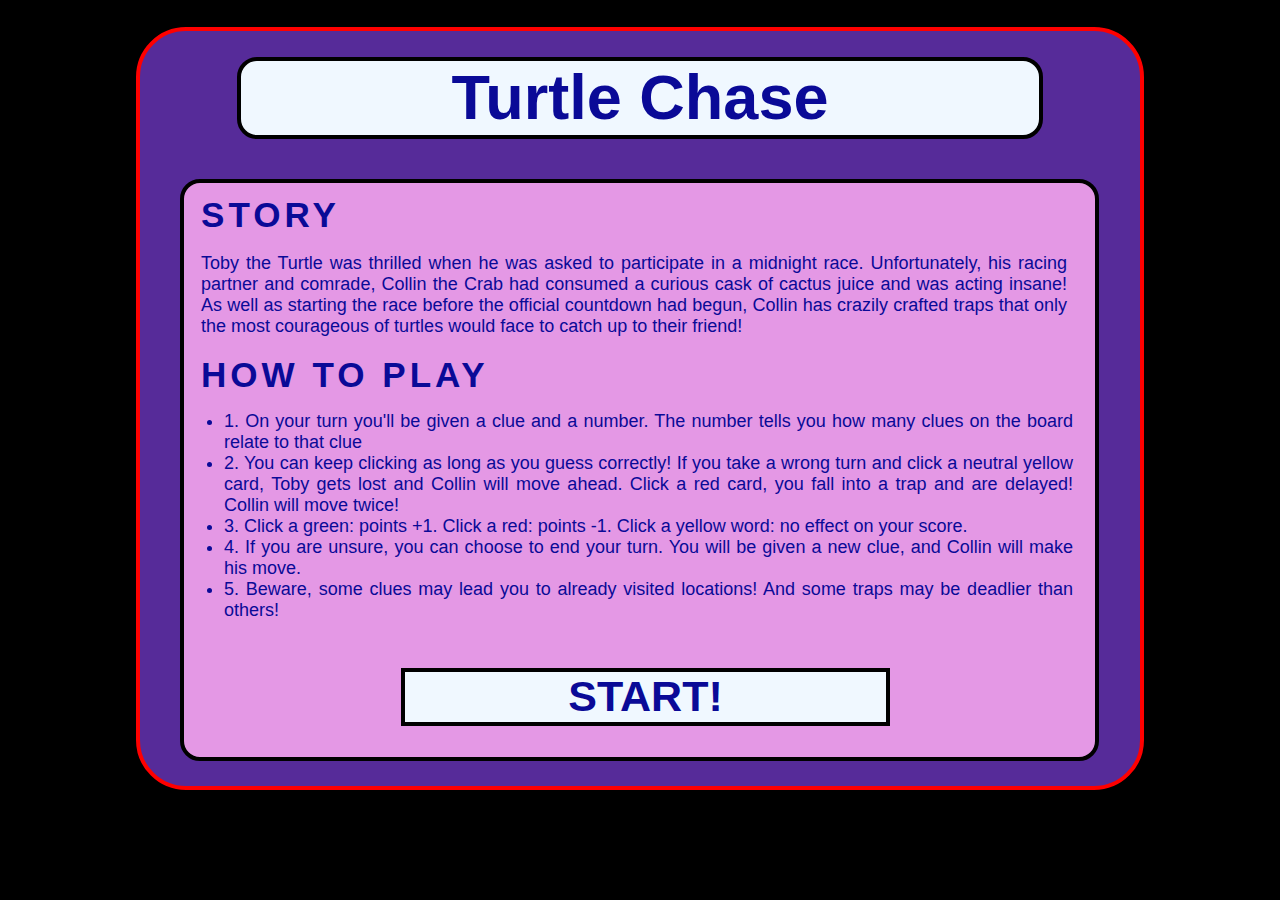
==== commit 09709691: "Animations added" ====
--- a/html/index.html
+++ b/html/index.html
@@ -4,8 +4,6 @@
 	<title>Turtle Chase </title>
 	<link rel="stylesheet" type="text/css" href="../css/style.css">
 	<link rel="stylesheet" type="text/css" href="../css/style2.css">
-	<link rel="stylesheet" type="text/css" href="../css/style3.css">
-	<link rel="stylesheet" type="text/css" href="../css/style4.css">
 	<link rel="stylesheet" type="text/css" href="../css/styledeath.css">
 	<link rel="stylesheet" type="text/css" href="../css/stylewin.css">
 	<link rel="stylesheet" type="text/css" href="../css/animate.css">
@@ -42,12 +40,12 @@
 
 <!-- LEVEL ONE -->
 <div id="levelone" class="page">
-	<div id="token"></div>
-	<div id="clue"></div>
-	<div id="clear">RESTART GAME</div>
-	<div id="endturn">END TURN</div>
-	<div id="score"></div>
-	<div id="board">	
+	<div class="token"></div>
+	<div class="clue"></div>
+	<div class="clear">RESTART GAME</div>
+	<div class="endturn">END TURN</div>
+	<div class="score"></div>
+	<div class="board animated bounceInDown">	
 		<div id="c1" class="button1 correct">FLUTE</div>
 		<div id="c2" class="button1 correct">FRAME</div>
 		<div id="c3" class="button1 correct">CLOCK</div>
@@ -58,7 +56,7 @@
 		<div id="c6" class="button1 correct">CHINA</div>
 		<div id="n2" class="button1 neutral">DISH</div>
 		<div id="n3" class="button1 neutral">CORAL</div>
-		<div id="d1" class="button1 death">BEAR</div>
+		<div id="d1" class="button1 death">POLE</div>
 		<div id="i2" class="button1 incorrect">ROOT</div>
 		<div id="i3" class="button1 incorrect">AIR</div>
 		<div id="i4" class="button1 incorrect">BELT</div>
@@ -92,44 +90,44 @@
 
 <!-- LEVEL TWO -->
 <div id="leveltwo" class="page">
-	<div id="token2"></div>
-	<div id="clue2"></div>
-	<div id="clear2">RESTART GAME</div>
-	<div id="endturn2">END TURN</div>
-	<div id="score2"></div>
-	<div id="board2">	
-		<div id="n1" class="button12 neutral">COCONUT</div>
-		<div id="c1" class="button12 correct">BUZZ</div>
-		<div id="i1" class="button12 incorrect">JIGSAW</div>
-		<div id="n2" class="button12 neutral">REPTILE</div>
-		<div id="n3" class="button12 neutral">FENCE</div>
-		<div id="n4" class="button12 neutral">EVOLUTION</div>
-		<div id="n5" class="button12 neutral">DOLL</div>
-		<div id="i2" class="button12 incorrect">DREAM</div>
-		<div id="c2" class="button12 correct">HOWL</div>
-		<div id="c3" class="button12 correct">SPEAR</div>
-		<div id="c4" class="button12 correct">WHISTLE</div>
-		<div id="i3" class="button12 incorrect">TREMOR</div>
-		<div id="n6" class="button12 neutral">BALLERINA</div>
-		<div id="d1" class="button12 death">EQUATION</div>
-		<div id="c5" class="button12 correct">CORN</div>
-		<div id="i4" class="button12 incorrect">FIREWORK</div>
-		<div id="i5" class="button12 incorrect">ORANGE</div>
-		<div id="c6" class="button12 correct">BREATH</div>
-		<div id="i6" class="button12 incorrect">OVEN</div>
-		<div id="i7" class="button12 incorrect">SPAIN</div>
-		<div id="c7" class="button12 correct">EEL</div>
-		<div id="i8" class="button12 incorrect">CASINO</div>
-		<div id="c8" class="button12 correct">WHALE</div>
-		<div id="n7" class="button12 neutral">BRAIN</div>
-		<div id="c9" class="button12 correct">BALLOON</div>
+	<div class="token"></div>
+	<div class="clue"></div>
+	<div class="clear">RESTART GAME</div>
+	<div class="endturn">END TURN</div>
+	<div class="score"></div>
+	<div class="board animated bounceInDown">	
+		<div id="n1" class="button1 neutral">COCONUT</div>
+		<div id="c1" class="button1 correct">BUZZ</div>
+		<div id="i1" class="button1 incorrect">JIGSAW</div>
+		<div id="n2" class="button1 neutral">REPTILE</div>
+		<div id="n3" class="button1 neutral">FENCE</div>
+		<div id="n4" class="button1 neutral">EVOLUTION</div>
+		<div id="n5" class="button1 neutral">DOLL</div>
+		<div id="i2" class="button1 incorrect">DREAM</div>
+		<div id="c2" class="button1 correct">HOWL</div>
+		<div id="c3" class="button1 correct">SPEAR</div>
+		<div id="c4" class="button1 correct">WHISTLE</div>
+		<div id="i3" class="button1 incorrect">TREMOR</div>
+		<div id="n6" class="button1 neutral">BALLERINA</div>
+		<div id="d1" class="button1 death">SMOKE</div>
+		<div id="c5" class="button1 correct">CORN</div>
+		<div id="i4" class="button1 incorrect">FIREWORK</div>
+		<div id="i5" class="button1 incorrect">ORANGE</div>
+		<div id="c6" class="button1 correct">BREATH</div>
+		<div id="i6" class="button1 incorrect">OVEN</div>
+		<div id="i7" class="button1 incorrect">SPAIN</div>
+		<div id="c7" class="button1 correct">EEL</div>
+		<div id="i8" class="button1 incorrect">CASINO</div>
+		<div id="c8" class="button1 correct">WHALE</div>
+		<div id="n7" class="button1 neutral">BRAIN</div>
+		<div id="c9" class="button1 correct">BALLOON</div>
 	</div>
 	<div id="mbprog" class="mbprog">
 		<div id="prog" class="prog"></div>
 	</div>
-	<div id="chasecont2">
-		<div id="turt2" class="animated bounce"></div>
-		<div id="crab2" class="animated bounce"></div>
+	<div id="chasecont">
+		<div id="turt" class="animated bounce"></div>
+		<div id="crab" class="animated bounce"></div>
 	</div>
 	<div id="mbcomprog" class="mbcomprog">
 		<div id="comprog" class="comprog"></div>
@@ -142,44 +140,44 @@
 
 <!-- LEVEL THREE -->
 <div id="levelthree" class="page">
-	<div id="token3"></div>
-	<div id="clue3"></div>
-	<div id="clear3">RESTART GAME</div>
-	<div id="endturn3">END TURN</div>
-	<div id="score3"></div>
-	<div id="board3">	
-		<div id="i1" class="button123 incorrect">BULB</div>
-		<div id="c1" class="button123 correct">BOWL</div>
-		<div id="i2" class="button123 incorrect">BABY</div>
-		<div id="n1" class="button123 neutral">TIME</div>
-		<div id="c2" class="button123 correct">HUNGER</div>
-		<div id="c3" class="button123 correct">SEASON</div>
-		<div id="i3" class="button123 incorrect">JEANS</div>
-		<div id="d1" class="button123 death">SNAIL</div>
-		<div id="c4" class="button123 correct">BIBLE</div>
-		<div id="n2" class="button123 neutral">JACKET</div>
-		<div id="d2" class="button123 death">HINGE</div>
-		<div id="d3" class="button123 death">HARBOR</div>
-		<div id="n3" class="button123 neutral">LIBRARY</div>
-		<div id="i4" class="button123 incorrect">BUD</div>
-		<div id="c5" class="button123 correct">NAIL</div>
-		<div id="c6" class="button123 correct">FOOD</div>
-		<div id="i5" class="button123 incorrect">RULER</div>
-		<div id="n4" class="button123 neutral">GRASS</div>
-		<div id="c7" class="button123 correct">ROCK</div>
-		<div id="i6" class="button123 incorrect">CUP</div>
-		<div id="n5" class="button123 neutral">SQUARE</div>
-		<div id="i7" class="button123 incorrect">JAIL</div>
-		<div id="c8" class="button123 correct">OXFORD</div>
-		<div id="i8" class="button123 incorrect">STICK</div>
-		<div id="c9" class="button123 correct">INDEX</div>
+	<div class="token"></div>
+	<div class="clue"></div>
+	<div class="clear">RESTART GAME</div>
+	<div class="endturn">END TURN</div>
+	<div class="score"></div>
+	<div class="board animated bounceInDown">	
+		<div id="i1" class="button1 incorrect">BULB</div>
+		<div id="c1" class="button1 correct">BOWL</div>
+		<div id="i2" class="button1 incorrect">BABY</div>
+		<div id="n1" class="button1 neutral">TIME</div>
+		<div id="c2" class="button1 correct">HUNGER</div>
+		<div id="c3" class="button1 correct">SEASON</div>
+		<div id="i3" class="button1 incorrect">JEANS</div>
+		<div id="d1" class="button1 death">SNAIL</div>
+		<div id="c4" class="button1 correct">BIBLE</div>
+		<div id="n2" class="button1 neutral">JACKET</div>
+		<div id="d2" class="button1 death">HINGE</div>
+		<div id="d3" class="button1 death">HARBOR</div>
+		<div id="n3" class="button1 neutral">LIBRARY</div>
+		<div id="i4" class="button1 incorrect">BUD</div>
+		<div id="c5" class="button1 correct">NAIL</div>
+		<div id="c6" class="button1 correct">FOOD</div>
+		<div id="i5" class="button1 incorrect">RULER</div>
+		<div id="n4" class="button1 neutral">GRASS</div>
+		<div id="c7" class="button1 correct">ROCK</div>
+		<div id="i6" class="button1 incorrect">CUP</div>
+		<div id="n5" class="button1 neutral">SQUARE</div>
+		<div id="i7" class="button1 incorrect">JAIL</div>
+		<div id="c8" class="button1 correct">OXFORD</div>
+		<div id="i8" class="button1 incorrect">STICK</div>
+		<div id="c9" class="button1 correct">INDEX</div>
 	</div>
 	<div id="mbprog" class="mbprog">
 		<div id="prog" class="prog"></div>
 	</div>
-	<div id="chasecont3">
-		<div id="turt3" class="animated bounce"></div>
-		<div id="crab3" class="animated bounce"></div>
+	<div id="chasecont">
+		<div id="turt" class="animated bounce"></div>
+		<div id="crab" class="animated bounce"></div>
 	</div>
 	<div id="mbcomprog" class="mbcomprog">
 		<div id="comprog" class="comprog"></div>
@@ -207,12 +205,12 @@
 
 
 <!-- WINNING SCREEN -->
-<div id="win-screen" class="win-screen">
+<div id="win-screen" class="win-screen animated rollIn">
 	<div id="win-text">
-		<h2>YOU WON!</h2>
+		<h2 class="titwin">YOU WON!</h2>
 		<p class ="ctext">"Glad all that speedy scuttling shook off the spell of the cactus juice!"</p>
-		<p class = "ctext">"Yeah... Sorry about the attempted murder"</p>
-		<p class="ctext">"It's cool dude"</p>
+		<p class = "ctext">"Yeah... Sorry about the attempted murder."</p>
+		<p class="ctext">"It's cool dude."</p>
 	</div>
 	<div id="winpiccont">
 		<div id="winturt"></div>
--- a/css/style.css
+++ b/css/style.css
@@ -1,6 +1,5 @@
 body {
-	background-color: black
-
+	background-color: black;
 }
 
 p {
@@ -33,6 +32,7 @@
 li {
 	font-size: 18px;
     margin-right: 11px;
+    text-align: justify;
 }
 
 h6 {
@@ -56,6 +56,7 @@
 	background-repeat-y: no-repeat;
 	background-position-y: bottom;  
 	margin-top: 27px;
+	cursor: url(../images/mg.png), auto;
 }
 
 #instcont {
--- a/css/style2.css
+++ b/css/style2.css
@@ -5,18 +5,10 @@
 	height: 755px;
 	width: 1000px;
 	margin: 0 auto;
-}
-
-#leveltwo {
-	background-color: #c95a18;
-	border: solid red 4px;
-	border-radius: 50px;
-	height: 755px;
-	width: 1000px;
-	margin: 0 auto;
-}
-
-#clue {
+	margin-top: 27px;
+}
+
+.clue {
 	border: solid #673ab7 8px;
 	margin: 0 auto;
     margin-top: 22px;
@@ -32,7 +24,7 @@
     padding-left: 28px;
 }
 
-#clear {
+.clear {
 	border: solid black 4px;
 	height: 40px;
 	width: 82px;
@@ -43,7 +35,7 @@
     background-color: red;
 }
 
-#endturn {
+.endturn {
 	border: solid black 4px;
 	background-color: aliceblue;
 	font-family: "Trebuchet MS", Helvetica, sans-serif;
@@ -62,7 +54,7 @@
 	width: 131px;
 }
 
-#score {
+.score {
 	border: solid black 4px;
 	display: inline-block;
 	height: 61px;
@@ -80,7 +72,7 @@
     border-radius: 50%;
 }
 
-#token {
+.token {
 	background-image: url(../images/turtmad.png);
 	background-color: #00aeef;
 	background-size: cover;
@@ -98,7 +90,7 @@
     text-align: center;
 }
 
-#board {
+.board {
 	border: solid transparent 4px;
 	margin: 0 auto;
 	height: 426px;
@@ -167,7 +159,7 @@
 	background-image: url(../images/turtflap.png);
 	background-size: cover;
 	-webkit-animation-duration: 0.7s;
-	-webkit-animation-delay: 0s;
+	-webkit-animation-delay: 0.35s;
 	-webkit-animation-iteration-count: infinite;
 }
 
@@ -205,3 +197,31 @@
 }
 
 
+.board {
+	border: solid transparent 4px;
+	margin: 0 auto;
+	height: 426px;
+	width: 946px;
+	border-radius: 35px;
+	margin-top: 6px;
+}
+
+#leveltwo {
+	background-color: #cb6b08;
+	border: solid red 4px;
+	border-radius: 50px;
+	height: 755px;
+	width: 1000px;
+	margin: 0 auto;
+	margin-top: 27px;
+}
+
+#levelthree {
+	background-color: #acd1df;
+	border: solid red 4px;
+	border-radius: 50px;
+	height: 755px;
+	width: 1000px;
+	margin: 0 auto;
+	margin-top: 27px;
+}--- a/css/stylewin.css
+++ b/css/stylewin.css
@@ -9,9 +9,6 @@
 	width: 1000px;
 	margin: 0 auto;
 }
-
-
-
 
 #win-text {
 	height: 230px;
@@ -84,4 +81,8 @@
     vertical-align: top;
     font-weight: 900;
     font-size: 33px;
+}
+
+.titwin {
+	font-size: 90px
 }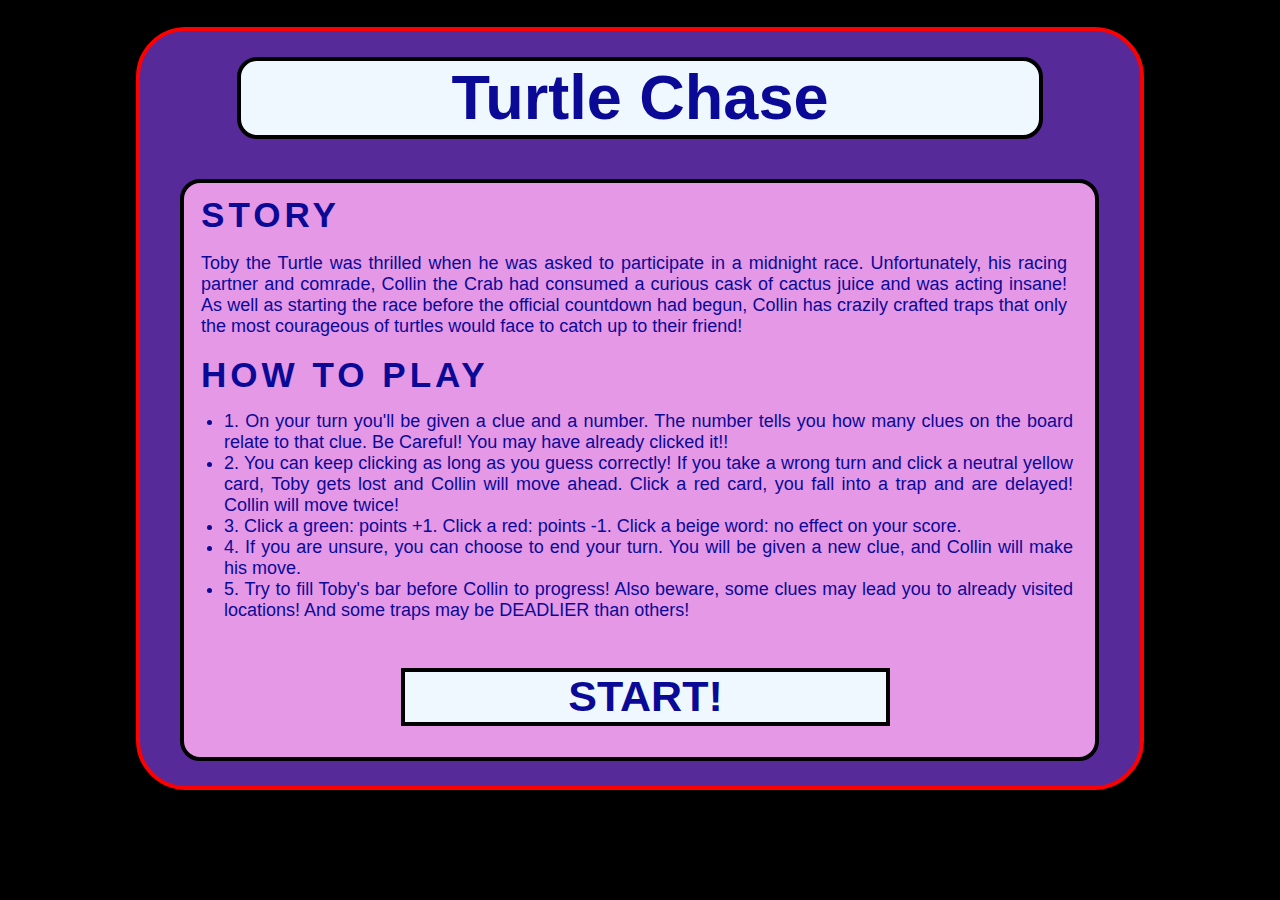
==== commit 4dcbcd57: "FINISH CHECKPOINT 1" ====
--- a/html/index.html
+++ b/html/index.html
@@ -24,11 +24,11 @@
 			<h3>HOW TO PLAY</h3>
 		</div>	
 		<ul>
-			<li>1. On your turn you'll be given a clue and a number. The number tells you how many clues on the board relate to that clue</li>
+			<li>1. On your turn you'll be given a clue and a number. The number tells you how many clues on the board relate to that clue. Be Careful! You may have already clicked it!!</li>
 			<li>2. You can keep clicking as long as you guess correctly! If you take a wrong turn and click a neutral yellow card, Toby gets lost and Collin will move ahead. Click a red card, you fall into a trap and are delayed! Collin will move twice!</li>
-			<li>3. Click a green: points +1. Click a red: points -1. Click a yellow word: no effect on your score.</li>
+			<li>3. Click a green: points +1. Click a red: points -1. Click a beige word: no effect on your score.</li>
 			<li>4. If you are unsure, you can choose to end your turn. You will be given a new clue, and Collin will make his move.</li>
-			<li>5. Beware, some clues may lead you to already visited locations! And some traps may be deadlier than others!</li>
+			<li>5. Try to fill Toby's bar before Collin to progress! Also beware, some clues may lead you to already visited locations! And some traps may be DEADLIER than others!</li>
 		</ul> 	
 		<div id="startgame">START!</div>
 	</div>
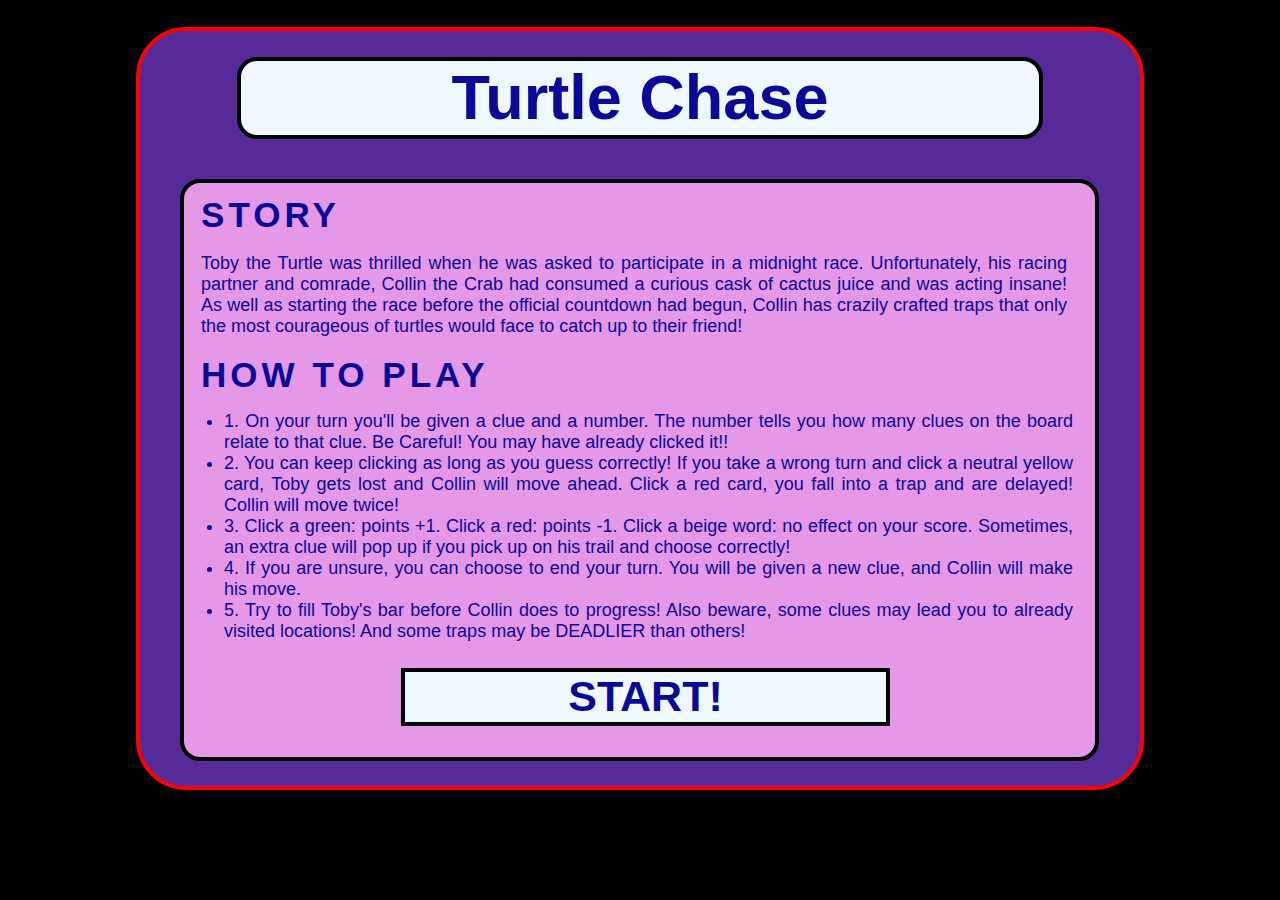
==== commit 80a10b4c: "COMPLETED" ====
--- a/html/index.html
+++ b/html/index.html
@@ -12,6 +12,8 @@
 <body>
 
 
+
+
 <!-- INTRO -->
 <div id="instcont">
 	<div id="title">Turtle Chase</div>
@@ -26,9 +28,9 @@
 		<ul>
 			<li>1. On your turn you'll be given a clue and a number. The number tells you how many clues on the board relate to that clue. Be Careful! You may have already clicked it!!</li>
 			<li>2. You can keep clicking as long as you guess correctly! If you take a wrong turn and click a neutral yellow card, Toby gets lost and Collin will move ahead. Click a red card, you fall into a trap and are delayed! Collin will move twice!</li>
-			<li>3. Click a green: points +1. Click a red: points -1. Click a beige word: no effect on your score.</li>
+			<li>3. Click a green: points +1. Click a red: points -1. Click a beige word: no effect on your score. Sometimes, an extra clue will pop up if you pick up on his trail and choose correctly!</li>
 			<li>4. If you are unsure, you can choose to end your turn. You will be given a new clue, and Collin will make his move.</li>
-			<li>5. Try to fill Toby's bar before Collin to progress! Also beware, some clues may lead you to already visited locations! And some traps may be DEADLIER than others!</li>
+			<li>5. Try to fill Toby's bar before Collin does to progress! Also beware, some clues may lead you to already visited locations! And some traps may be DEADLIER than others!</li>
 		</ul> 	
 		<div id="startgame">START!</div>
 	</div>
@@ -41,36 +43,52 @@
 <!-- LEVEL ONE -->
 <div id="levelone" class="page">
 	<div class="token"></div>
+	<div class="speech">
+		<h5>"I have to catch Collin!"</h5>
+	</div>
 	<div class="clue"></div>
 	<div class="clear">RESTART GAME</div>
 	<div class="endturn">END TURN</div>
 	<div class="score"></div>
-	<div class="board animated bounceInDown">	
-		<div id="c1" class="button1 correct">FLUTE</div>
-		<div id="c2" class="button1 correct">FRAME</div>
-		<div id="c3" class="button1 correct">CLOCK</div>
-		<div id="n1" class="button1 neutral">CARROT</div>
-		<div id="i1" class="button1 incorrect">MOUSE</div>
-		<div id="c4" class="button1 correct">GARDEN</div>
-		<div id="c5" class="button1 correct">GLOW</div>
-		<div id="c6" class="button1 correct">CHINA</div>
-		<div id="n2" class="button1 neutral">DISH</div>
-		<div id="n3" class="button1 neutral">CORAL</div>
-		<div id="d1" class="button1 death">POLE</div>
-		<div id="i2" class="button1 incorrect">ROOT</div>
-		<div id="i3" class="button1 incorrect">AIR</div>
-		<div id="i4" class="button1 incorrect">BELT</div>
-		<div id="i5" class="button1 incorrect">REEF</div>
-		<div id="c7" class="button1 correct">BAG</div>
-		<div id="c8" class="button1 correct">DOG</div>
-		<div id="n4" class="button1 neutral">JET</div>
-		<div id="i6" class="button1 incorrect">SAND</div>
-		<div id="c9" class="button1 correct">CASH</div>
-		<div id="i7" class="button1 incorrect">BALL</div>
-		<div id="n5" class="button1 neutral">ENVELOPE</div>
-		<div id="n6" class="button1 neutral">TOAST</div>
-		<div id="i8" class="button1 incorrect">NEW YORK</div>
-		<div id="n7" class="button1 neutral">TABLET</div>
+	<div class="boardcont">
+		<div class="board animated bounceInDown">	
+			<div id="c1" data-clue="note" data-qty="2" class="button1 correct">FLUTE</div>
+			<div id="c2" data-clue="time" data-qty="2" class="button1 correct">FRAME</div>
+			<div id="c3" data-clue="wooden" data-qty="3" class="button1 correct">CLOCK</div>
+			<div id="n1" class="button1 neutral">CARROT</div>
+			<div id="i1" class="button1 incorrect">MOUSE</div>
+			<div id="c4" data-clue="worm" data-qty="2" class="button1 correct">GARDEN</div>
+			<div id="c5" data-clue="lantern" data-qty="2" class="button1 correct">GLOW</div>
+			<div id="c6" data-clue="zodiac" data-qty="2" class="button1 correct">CHINA</div>
+			<div id="n2" class="button1 neutral">DISH</div>
+			<div id="n3" class="button1 neutral">CORAL</div>
+			<div id="d1" class="button1 death">POLE</div>
+			<div id="i2" class="button1 incorrect">ROOT</div>
+			<div id="i3" class="button1 incorrect">AIR</div>
+			<div id="i4" class="button1 incorrect">BELT</div>
+			<div id="i5" class="button1 incorrect">REEF</div>
+			<div id="c7" data-clue="tricks" data-qty="2" class="button1 correct">BAG</div>
+			<div id="c8" data-clue="bone" data-qty="2" class="button1 correct">DOG</div>
+			<div id="n4" class="button1 neutral">JET</div>
+			<div id="i6" class="button1 incorrect">SAND</div>
+			<div id="c9" data-clue="carry" data-qty="2" class="button1 correct">CASH</div>
+			<div id="i7" class="button1 incorrect">BALL</div>
+			<div id="n5" class="button1 neutral">CLIP</div>
+			<div id="n6" class="button1 neutral">TOAST</div>
+			<div id="i8" class="button1 incorrect">NEW YORK</div>
+			<div id="n7" class="button1 neutral">TABLET</div>
+		</div>
+		<div class="prevClue">
+			<div class="clueHold" id="zodiac"></div>
+			<div class="clueHold" id="time"></div>
+			<div class="clueHold" id="bone"></div>
+			<div class="clueHold" id="note"></div>
+			<div class="clueHold" id="lantern"></div>
+			<div class="clueHold" id="worm"></div>
+			<div class="clueHold" id="carry"></div>
+			<div class="clueHold" id="tricks"></div>
+			<div class="clueHold" id="wooden"></div>
+		</div>
 	</div>
 	<div id="mbprog" class="mbprog">
 		<div id="prog" class="prog"></div>
@@ -91,36 +109,52 @@
 <!-- LEVEL TWO -->
 <div id="leveltwo" class="page">
 	<div class="token"></div>
+	<div class="speech">
+		<h5>"He scuttled away!"</h5>
+	</div>
 	<div class="clue"></div>
 	<div class="clear">RESTART GAME</div>
 	<div class="endturn">END TURN</div>
 	<div class="score"></div>
-	<div class="board animated bounceInDown">	
-		<div id="n1" class="button1 neutral">COCONUT</div>
-		<div id="c1" class="button1 correct">BUZZ</div>
-		<div id="i1" class="button1 incorrect">JIGSAW</div>
-		<div id="n2" class="button1 neutral">REPTILE</div>
-		<div id="n3" class="button1 neutral">FENCE</div>
-		<div id="n4" class="button1 neutral">EVOLUTION</div>
-		<div id="n5" class="button1 neutral">DOLL</div>
-		<div id="i2" class="button1 incorrect">DREAM</div>
-		<div id="c2" class="button1 correct">HOWL</div>
-		<div id="c3" class="button1 correct">SPEAR</div>
-		<div id="c4" class="button1 correct">WHISTLE</div>
-		<div id="i3" class="button1 incorrect">TREMOR</div>
-		<div id="n6" class="button1 neutral">BALLERINA</div>
-		<div id="d1" class="button1 death">SMOKE</div>
-		<div id="c5" class="button1 correct">CORN</div>
-		<div id="i4" class="button1 incorrect">FIREWORK</div>
-		<div id="i5" class="button1 incorrect">ORANGE</div>
-		<div id="c6" class="button1 correct">BREATH</div>
-		<div id="i6" class="button1 incorrect">OVEN</div>
-		<div id="i7" class="button1 incorrect">SPAIN</div>
-		<div id="c7" class="button1 correct">EEL</div>
-		<div id="i8" class="button1 incorrect">CASINO</div>
-		<div id="c8" class="button1 correct">WHALE</div>
-		<div id="n7" class="button1 neutral">BRAIN</div>
-		<div id="c9" class="button1 correct">BALLOON</div>
+	<div class="boardcont">
+		<div class="board animated bounceInDown">	
+			<div id="n1" class="button1 neutral">COCONUT</div>
+			<div id="cc1" data-clue="ear" data-qty="2" class="button1 correct">BUZZ</div>
+			<div id="i1" class="button1 incorrect">JIGSAW</div>
+			<div id="n2" class="button1 neutral">REPTILE</div>
+			<div id="n3" class="button1 neutral">FENCE</div>
+			<div id="n4" class="button1 neutral">EVOLUTION</div>
+			<div id="n5" class="button1 neutral">DOLL</div>
+			<div id="i2" class="button1 incorrect">DREAM</div>
+			<div id="cc2" data-clue="puppy" data-qty="2" class="button1 correct">HOWL</div>
+			<div id="cc3" data-clue="harpoon" data-qty="2" class="button1 correct">SPEAR</div>
+			<div id="cc4" data-clue="wolf" data-qty="2" class="button1 correct">WHISTLE</div>
+			<div id="i3" class="button1 incorrect">TREMOR</div>
+			<div id="n6" class="button1 neutral">BALLERINA</div>
+			<div id="d1" class="button1 death">SMOKE</div>
+			<div id="cc5" data-clue="pop" data-qty="2" class="button1 correct">CORN</div>
+			<div id="i4" class="button1 incorrect">FIREWORK</div>
+			<div id="i5" class="button1 incorrect">ORANGE</div>
+			<div id="cc6" data-clue="mint" data-qty="2" class="button1 correct">BREATH</div>
+			<div id="i6" class="button1 incorrect">OVEN</div>
+			<div id="i7" class="button1 incorrect">SPAIN</div>
+			<div id="cc7" data-clue="electric" data-qty="2" class="button1 correct">EEL</div>
+			<div id="i8" class="button1 incorrect">CASINO</div>
+			<div id="cc8" data-clue="ocean" data-qty="2" class="button1 correct">WHALE</div>
+			<div id="n7" class="button1 neutral">BRAIN</div>
+			<div id="cc9" data-clue="blow" data-qty="4" class="button1 correct">BALLOON</div>
+		</div>
+		<div class="prevClue">
+			<div class="clueHold" id="wolf"></div>
+			<div class="clueHold" id="mint"></div>
+			<div class="clueHold" id="electric"></div>
+			<div class="clueHold" id="pop"></div>
+			<div class="clueHold" id="blow"></div>
+			<div class="clueHold" id="harpoon"></div>
+			<div class="clueHold" id="ear"></div>
+			<div class="clueHold" id="ocean"></div>
+			<div class="clueHold" id="puppy"></div>
+		</div>
 	</div>
 	<div id="mbprog" class="mbprog">
 		<div id="prog" class="prog"></div>
@@ -141,36 +175,52 @@
 <!-- LEVEL THREE -->
 <div id="levelthree" class="page">
 	<div class="token"></div>
+	<div class="speech">
+		<h5>"I think I'm closing in!"</h5>
+	</div>
 	<div class="clue"></div>
 	<div class="clear">RESTART GAME</div>
 	<div class="endturn">END TURN</div>
 	<div class="score"></div>
-	<div class="board animated bounceInDown">	
-		<div id="i1" class="button1 incorrect">BULB</div>
-		<div id="c1" class="button1 correct">BOWL</div>
-		<div id="i2" class="button1 incorrect">BABY</div>
-		<div id="n1" class="button1 neutral">TIME</div>
-		<div id="c2" class="button1 correct">HUNGER</div>
-		<div id="c3" class="button1 correct">SEASON</div>
-		<div id="i3" class="button1 incorrect">JEANS</div>
-		<div id="d1" class="button1 death">SNAIL</div>
-		<div id="c4" class="button1 correct">BIBLE</div>
-		<div id="n2" class="button1 neutral">JACKET</div>
-		<div id="d2" class="button1 death">HINGE</div>
-		<div id="d3" class="button1 death">HARBOR</div>
-		<div id="n3" class="button1 neutral">LIBRARY</div>
-		<div id="i4" class="button1 incorrect">BUD</div>
-		<div id="c5" class="button1 correct">NAIL</div>
-		<div id="c6" class="button1 correct">FOOD</div>
-		<div id="i5" class="button1 incorrect">RULER</div>
-		<div id="n4" class="button1 neutral">GRASS</div>
-		<div id="c7" class="button1 correct">ROCK</div>
-		<div id="i6" class="button1 incorrect">CUP</div>
-		<div id="n5" class="button1 neutral">SQUARE</div>
-		<div id="i7" class="button1 incorrect">JAIL</div>
-		<div id="c8" class="button1 correct">OXFORD</div>
-		<div id="i8" class="button1 incorrect">STICK</div>
-		<div id="c9" class="button1 correct">INDEX</div>
+	<div class="boardcont">
+		<div class="board animated bounceInDown">	
+			<div id="i1" class="button1 incorrect">BULB</div>
+			<div id="ccc1" data-clue="roll" data-qty="2" class="button1 correct">BOWL</div>
+			<div id="i2" class="button1 incorrect">BABY</div>
+			<div id="n1" class="button1 neutral">TIME</div>
+			<div id="ccc2" data-clue="strike" data-qty="2" class="button1 correct">HUNGER</div>
+			<div id="ccc3" data-clue="taste" data-qty="2" class="button1 correct">SEASON</div>
+			<div id="i3" class="button1 incorrect">JEANS</div>
+			<div id="d1" class="button1 death">SNAIL</div>
+			<div id="ccc4" data-clue="cross" data-qty="2" class="button1 correct">BIBLE</div>
+			<div id="n2" class="button1 neutral">JACKET</div>
+			<div id="d2" class="button1 death">HINGE</div>
+			<div id="d3" class="button1 death">HARBOR</div>
+			<div id="n3" class="button1 neutral">LIBRARY</div>
+			<div id="i4" class="button1 incorrect">BUD</div>
+			<div id="ccc5" data-clue="finger" data-qty="3" class="button1 correct">NAIL</div>
+			<div id="ccc6" data-clue="fast" data-qty="2" class="button1 correct">FOOD</div>
+			<div id="i5" class="button1 incorrect">RULER</div>
+			<div id="n4" class="button1 neutral">GRASS</div>
+			<div id="ccc7" data-clue="fall" data-qty="2" class="button1 correct">ROCK</div>
+			<div id="i6" class="button1 incorrect">CUP</div>
+			<div id="n5" class="button1 neutral">SQUARE</div>
+			<div id="i7" class="button1 incorrect">JAIL</div>
+			<div id="ccc8" data-clue="study" data-qty="2" class="button1 correct">OXFORD</div>
+			<div id="i8" class="button1 incorrect">STICK</div>
+			<div id="ccc9" data-clue="dictionary" data-qty="2" class="button1 correct">INDEX</div>
+		</div>
+		<div class="prevClue">
+			<div class="clueHold" id="finger"></div>
+			<div class="clueHold" id="dictionary"></div>
+			<div class="clueHold" id="study"></div>
+			<div class="clueHold" id="cross"></div>
+			<div class="clueHold" id="fast"></div>
+			<div class="clueHold" id="strike"></div>
+			<div class="clueHold" id="roll"></div>
+			<div class="clueHold" id="fall"></div>
+			<div class="clueHold" id="taste"></div>
+		</div>
 	</div>
 	<div id="mbprog" class="mbprog">
 		<div id="prog" class="prog"></div>
@@ -216,7 +266,6 @@
 		<div id="winturt"></div>
 		<div id="wincrab"></div>
 	</div>
-
 	<div id="winbot">
 		<div id="yourscore"></div>
 		<div id="playagain">Play Again?</div>
--- a/css/style.css
+++ b/css/style.css
@@ -33,6 +33,15 @@
 	font-size: 18px;
     margin-right: 11px;
     text-align: justify;
+}
+
+h5 {
+	font-size: 20px;
+    text-align: center;
+    display: table-cell;
+    font-family: "Trebuchet MS", Helvetica, sans-serif;
+    padding-top: 8px;
+    padding-left: 10px;
 }
 
 h6 {
@@ -124,7 +133,4 @@
     font-size: 43px;
     text-align: center;
     background-color: aliceblue;
-}
-
-
-
+}--- a/css/style2.css
+++ b/css/style2.css
@@ -3,7 +3,7 @@
 	border: solid red 4px;
 	border-radius: 50px;
 	height: 755px;
-	width: 1000px;
+	width: 1250px;
 	margin: 0 auto;
 	margin-top: 27px;
 }
@@ -17,11 +17,12 @@
 	margin-bottom: 14px;
 	display: inline-block;
 	margin-right: 15px;
-    margin-left: 15px;
+    margin-left: 8px;
     background-color: #1d0d5a;
     color: antiquewhite;
     font-size: 52px;
     padding-left: 28px;
+    letter-spacing: 3px;
 }
 
 .clear {
@@ -76,12 +77,12 @@
 	background-image: url(../images/turtmad.png);
 	background-color: #00aeef;
 	background-size: cover;
-	border: solid black 4px;
+	border: solid black 6px;
 	display: inline-block;
 	height: 66px;
 	width: 64px;
 	margin: 0 auto;
-	margin-left: 60px;
+	margin-left: 51px;
     margin-top: 22px;
     margin-bottom: 14px;
     font-size: 50px;
@@ -149,12 +150,12 @@
 }
 
 #turt {
-	position: fixed;
+	position: relative;
 	height: 56px;
 	width: 56px;
-    margin-bottom: 73px;
-    margin-left: 125px;
-	margin-top: 5px;
+    /*margin-bottom: 73px;*/
+    margin-left: 306px;
+	margin-top: 11px;
 	display: inline-block;
 	background-image: url(../images/turtflap.png);
 	background-size: cover;
@@ -164,11 +165,11 @@
 }
 
 #crab {
-	position: fixed;
+	position: relative;
 	height: 61px;
 	width: 80px;
-	margin-bottom: 81px;
-	margin-left: 663px;
+	/*margin-bottom: 81px;*/
+	margin-left: 419px;
 	display: inline-block;
 	background-image: url(../images/crabrf.png);
 	background-size: cover;
@@ -184,7 +185,7 @@
 	width: 900px;
 	border-radius: 50px;
 	background: beige;
-	margin-top: 20px;
+	margin-top: 10px;
 	text-align: center;
 	font-size: 50px;
 }
@@ -195,7 +196,6 @@
    	background-color: red;
     border-radius: 50px;
 }
-
 
 .board {
 	border: solid transparent 4px;
@@ -204,6 +204,7 @@
 	width: 946px;
 	border-radius: 35px;
 	margin-top: 6px;
+	margin-left: 56px;
 }
 
 #leveltwo {
@@ -211,7 +212,7 @@
 	border: solid red 4px;
 	border-radius: 50px;
 	height: 755px;
-	width: 1000px;
+	width: 1250px;
 	margin: 0 auto;
 	margin-top: 27px;
 }
@@ -221,7 +222,40 @@
 	border: solid red 4px;
 	border-radius: 50px;
 	height: 755px;
-	width: 1000px;
+	width: 1250px;
 	margin: 0 auto;
 	margin-top: 27px;
+}
+
+.boardcont {
+	display: inline-flex;
+}
+
+.prevClue {
+	display: inline-block;
+    width: 208px;
+    height: 424px;
+    margin-top: 14px;
+}
+
+.clueHold {
+	display: inline-block;
+    width: 174px;
+    height: 35.5px;
+    background-color: #1d0d5a;
+    border: solid #673ab7 3px;
+    margin-left: 5px;
+    text-align: center;
+    color: #c8a7a4;
+    font-size: 30px;
+    text-transform: capitalize;
+}
+
+.speech {
+	color: black;
+	background-color: antiquewhite;
+	display: inline-block;
+	width: 238px;
+	height: 40px;
+	border: solid black 6px;
 }--- a/css/stylewin.css
+++ b/css/stylewin.css
@@ -47,7 +47,6 @@
 	background-size: cover;
 }
 
-
 #winbot {
 	height: 133px;
     width: 1000px;
